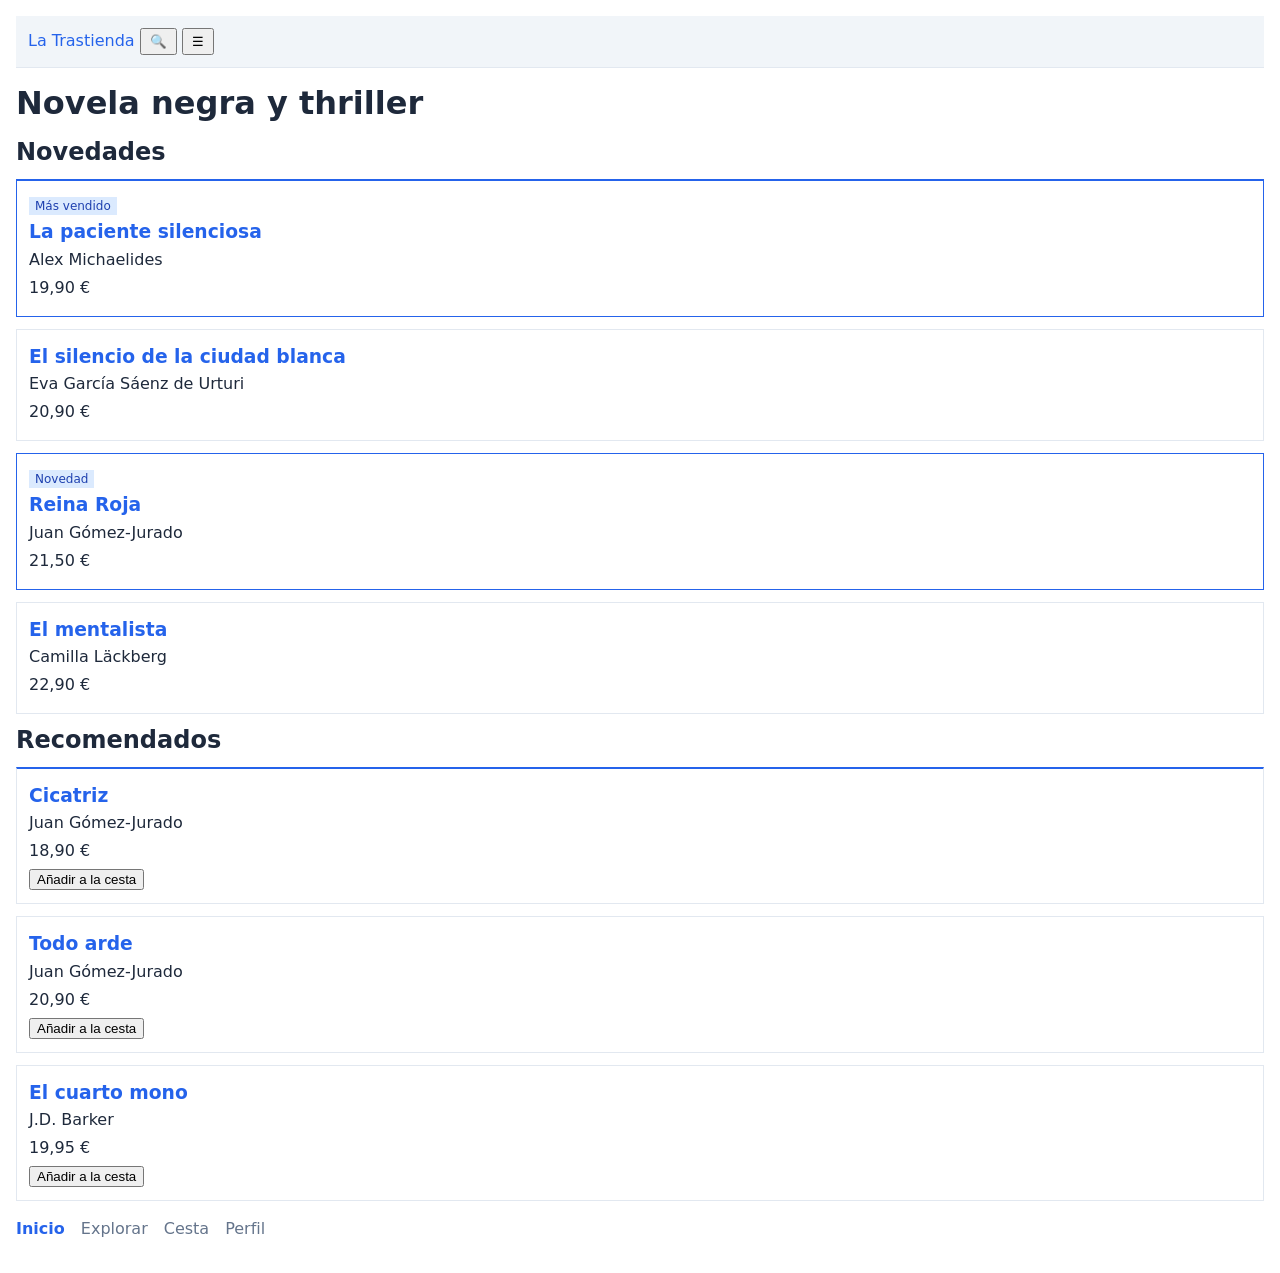
==== index.html @ 8470d0fb "Estructura HTML y selectores CSS - La Trastienda" ====
<!DOCTYPE html>
<html lang="es">
<head>
  <meta charset="UTF-8">
  <meta name="viewport" content="width=device-width, initial-scale=1.0">
  <title>La Trastienda | Novela negra y thriller</title>
  <link rel="stylesheet" href="css/estilos.css">
</head>
<body>

  <header>
    <a href="index.html">La Trastienda</a>
    <button type="button" aria-label="Buscar">🔍</button>
    <button type="button" aria-label="Abrir menú">☰</button>
  </header>

  <main>
    <h1>Novela negra y thriller</h1>

    <section>
      <h2>Novedades</h2>

      <article class="card">
        <span class="badge">Más vendido</span>
        <h3><a href="detalle.html">La paciente silenciosa</a></h3>
        <p>Alex Michaelides</p>
        <p>19,90 €</p>
      </article>

      <article class="card">
        <span class="badge"></span>
        <h3><a href="detalle.html">El silencio de la ciudad blanca</a></h3>
        <p>Eva García Sáenz de Urturi</p>
        <p>20,90 €</p>
      </article>

      <article class="card">
        <span class="badge">Novedad</span>
        <h3><a href="detalle.html">Reina Roja</a></h3>
        <p>Juan Gómez-Jurado</p>
        <p>21,50 €</p>
      </article>

      <article class="card">
        <h3><a href="detalle.html">El mentalista</a></h3>
        <p>Camilla Läckberg</p>
        <p>22,90 €</p>
      </article>
    </section>

    <section>
      <h2>Recomendados</h2>

      <article class="card">
        <h3><a href="detalle.html">Cicatriz</a></h3>
        <p>Juan Gómez-Jurado</p>
        <p>18,90 €</p>
        <button type="button">Añadir a la cesta</button>
      </article>

      <article class="card">
        <h3><a href="detalle.html">Todo arde</a></h3>
        <p>Juan Gómez-Jurado</p>
        <p>20,90 €</p>
        <button type="button">Añadir a la cesta</button>
      </article>

      <article class="card">
        <h3><a href="detalle.html">El cuarto mono</a></h3>
        <p>J.D. Barker</p>
        <p>19,95 €</p>
        <button type="button">Añadir a la cesta</button>
      </article>
    </section>
  </main>

  <nav aria-label="Secciones de la app">
    <ul>
      <li><a href="index.html" aria-current="page">Inicio</a></li>
      <li><a href="explorar.html">Explorar</a></li>
      <li><a href="carrito.html">Cesta</a></li>
      <li><a href="perfil.html">Perfil</a></li>
    </ul>
  </nav>

</body>
</html>
---- css/estilos.css ----
body {
  font-family: system-ui, sans-serif;
  color: #1e293b;
  line-height: 1.5;
  margin: 0;
  padding: 16px;
}

header {
  background-color: #f1f5f9;
  padding: 12px;
  border-bottom: 1px solid #e2e8f0;
}

a {
  color: #2563eb;
  text-decoration: none;
}

h1, h2, h3 {
  line-height: 1.2;
}

:where(h1, h2, h3) {
  margin-block: 0.5em;
}

/* Tarjetas */
.card {
  background-color: #ffffff;
  border: 1px solid #e2e8f0;
  padding: 12px;
  margin-bottom: 12px;
}

.card :is(h2, h3, p) {
  margin: 4px 0;
}

/* Primera tarjeta tras el título */
h2 + .card {
  border-top: 2px solid #2563eb;
}

/* Badges y selector de padre */
.badge {
  background-color: #dbeafe;
  color: #1e40af;
  padding: 2px 6px;
  font-size: 12px;
}

.badge:empty {
  display: none;
}

article:has(.badge:not(:empty)) {
  border-color: #2563eb;
}

/* Botones */
button[type="button"] {
  cursor: pointer;
}

button[aria-label] {
  padding: 4px 8px;
}

/* Barra inferior de navegación */
nav > ul {
  list-style: none;
  padding: 0;
  display: flex;
  gap: 16px;
}

nav a {
  color: #64748b;
}

nav a[aria-current="page"] {
  color: #2563eb;
  font-weight: 700;
}

nav a:not([aria-current="page"]) {
  color: #64748b;
}

nav a:hover {
  color: #1e293b;
}

nav a:focus-visible {
  outline: 2px solid #2563eb;
  outline-offset: 2px;
}
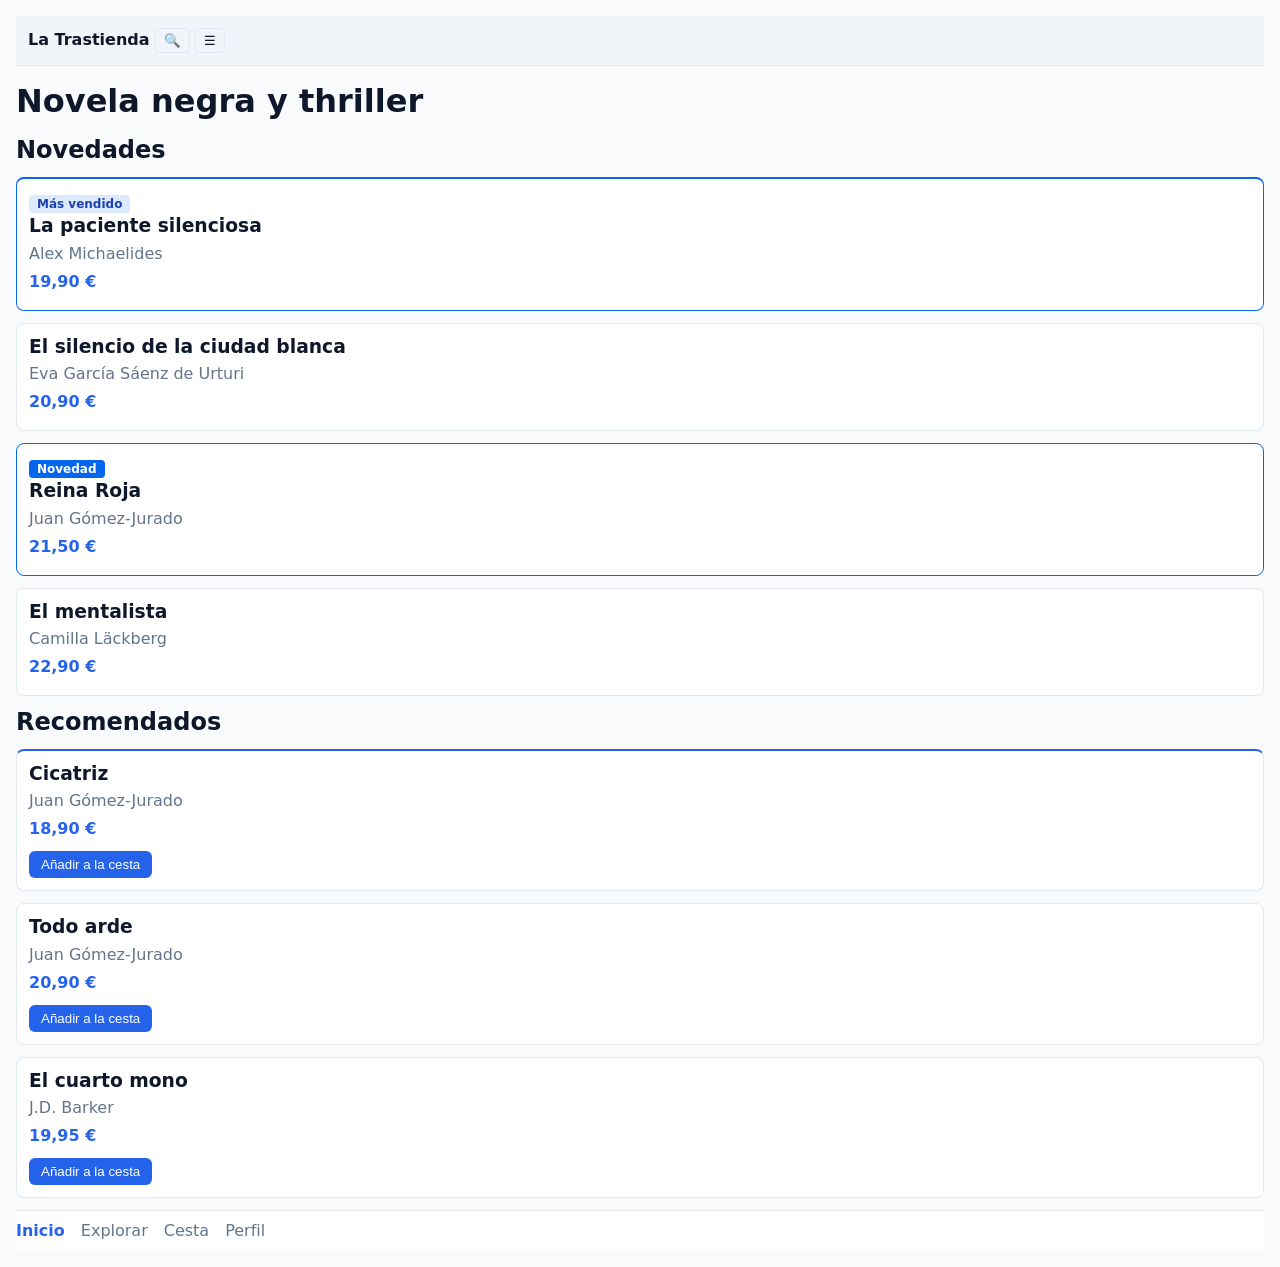
==== commit 5a30cb4b: "Variables CSS, color oklch y anidamiento nativo" ====
--- a/index.html
+++ b/index.html
@@ -22,29 +22,29 @@
 
       <article class="card">
         <span class="badge">Más vendido</span>
-        <h3><a href="detalle.html">La paciente silenciosa</a></h3>
-        <p>Alex Michaelides</p>
-        <p>19,90 €</p>
+        <h3 class="card-title"><a href="detalle.html">La paciente silenciosa</a></h3>
+        <p class="card-author">Alex Michaelides</p>
+        <p class="card-price">19,90 €</p>
       </article>
 
       <article class="card">
         <span class="badge"></span>
-        <h3><a href="detalle.html">El silencio de la ciudad blanca</a></h3>
-        <p>Eva García Sáenz de Urturi</p>
-        <p>20,90 €</p>
+        <h3 class="card-title"><a href="detalle.html">El silencio de la ciudad blanca</a></h3>
+        <p class="card-author">Eva García Sáenz de Urturi</p>
+        <p class="card-price">20,90 €</p>
       </article>
 
       <article class="card">
-        <span class="badge">Novedad</span>
-        <h3><a href="detalle.html">Reina Roja</a></h3>
-        <p>Juan Gómez-Jurado</p>
-        <p>21,50 €</p>
+        <span class="badge badge--novedad">Novedad</span>
+        <h3 class="card-title"><a href="detalle.html">Reina Roja</a></h3>
+        <p class="card-author">Juan Gómez-Jurado</p>
+        <p class="card-price">21,50 €</p>
       </article>
 
       <article class="card">
-        <h3><a href="detalle.html">El mentalista</a></h3>
-        <p>Camilla Läckberg</p>
-        <p>22,90 €</p>
+        <h3 class="card-title"><a href="detalle.html">El mentalista</a></h3>
+        <p class="card-author">Camilla Läckberg</p>
+        <p class="card-price">22,90 €</p>
       </article>
     </section>
 
@@ -52,23 +52,23 @@
       <h2>Recomendados</h2>
 
       <article class="card">
-        <h3><a href="detalle.html">Cicatriz</a></h3>
-        <p>Juan Gómez-Jurado</p>
-        <p>18,90 €</p>
+        <h3 class="card-title"><a href="detalle.html">Cicatriz</a></h3>
+        <p class="card-author">Juan Gómez-Jurado</p>
+        <p class="card-price">18,90 €</p>
         <button type="button">Añadir a la cesta</button>
       </article>
 
       <article class="card">
-        <h3><a href="detalle.html">Todo arde</a></h3>
-        <p>Juan Gómez-Jurado</p>
-        <p>20,90 €</p>
+        <h3 class="card-title"><a href="detalle.html">Todo arde</a></h3>
+        <p class="card-author">Juan Gómez-Jurado</p>
+        <p class="card-price">20,90 €</p>
         <button type="button">Añadir a la cesta</button>
       </article>
 
       <article class="card">
-        <h3><a href="detalle.html">El cuarto mono</a></h3>
-        <p>J.D. Barker</p>
-        <p>19,95 €</p>
+        <h3 class="card-title"><a href="detalle.html">El cuarto mono</a></h3>
+        <p class="card-author">J.D. Barker</p>
+        <p class="card-price">19,95 €</p>
         <button type="button">Añadir a la cesta</button>
       </article>
     </section>
--- a/css/estilos.css
+++ b/css/estilos.css
@@ -1,98 +1,200 @@
-body {
-  font-family: system-ui, sans-serif;
-  color: #1e293b;
-  line-height: 1.5;
-  margin: 0;
-  padding: 16px;
-}
-
-header {
-  background-color: #f1f5f9;
-  padding: 12px;
-  border-bottom: 1px solid #e2e8f0;
-}
-
-a {
-  color: #2563eb;
-  text-decoration: none;
-}
-
-h1, h2, h3 {
-  line-height: 1.2;
-}
-
-:where(h1, h2, h3) {
-  margin-block: 0.5em;
-}
-
-/* Tarjetas */
-.card {
-  background-color: #ffffff;
-  border: 1px solid #e2e8f0;
-  padding: 12px;
-  margin-bottom: 12px;
-}
-
-.card :is(h2, h3, p) {
-  margin: 4px 0;
-}
-
-/* Primera tarjeta tras el título */
-h2 + .card {
-  border-top: 2px solid #2563eb;
-}
-
-/* Badges y selector de padre */
-.badge {
-  background-color: #dbeafe;
-  color: #1e40af;
-  padding: 2px 6px;
-  font-size: 12px;
-}
-
-.badge:empty {
-  display: none;
-}
-
-article:has(.badge:not(:empty)) {
-  border-color: #2563eb;
-}
-
-/* Botones */
-button[type="button"] {
-  cursor: pointer;
-}
-
-button[aria-label] {
-  padding: 4px 8px;
-}
-
-/* Barra inferior de navegación */
-nav > ul {
-  list-style: none;
-  padding: 0;
-  display: flex;
-  gap: 16px;
-}
-
-nav a {
-  color: #64748b;
-}
-
-nav a[aria-current="page"] {
-  color: #2563eb;
-  font-weight: 700;
-}
-
-nav a:not([aria-current="page"]) {
-  color: #64748b;
-}
-
-nav a:hover {
-  color: #1e293b;
-}
-
-nav a:focus-visible {
-  outline: 2px solid #2563eb;
-  outline-offset: 2px;
-}
+:root {
+  /* Primario */
+  --color-primary-50: #eff6ff;
+  --color-primary-100: #dbeafe;
+  --color-primary-200: #bfdbfe;
+  --color-primary-300: #93c5fd;
+  --color-primary-400: #60a5fa;
+  --color-primary-500: #2563eb;
+  --color-primary-600: #1d4ed8;
+  --color-primary-700: #1d40af;
+  --color-primary-800: #1e3a8a;
+  --color-primary-900: #172554;
+
+  /* Neutros */
+  --color-neutral-50: #f8fafc;
+  --color-neutral-100: #f1f5f9;
+  --color-neutral-200: #e2e8f0;
+  --color-neutral-300: #cbd5e1;
+  --color-neutral-400: #94a3b8;
+  --color-neutral-500: #64748b;
+  --color-neutral-600: #475569;
+  --color-neutral-700: #334155;
+  --color-neutral-800: #1e293b;
+  --color-neutral-900: #0f172a;
+
+  /* Semánticas */
+  --bg-page: var(--color-neutral-50);
+  --bg-card: white;
+  --text-main: var(--color-neutral-900);
+  --text-muted: var(--color-neutral-500);
+  --border-subtle: var(--color-neutral-200);
+  --brand: var(--color-primary-500);
+  --brand-hover: var(--color-primary-600);
+
+  /* Color moderno en OKLCH */
+  --color-accent-oklch: oklch(0.55 0.22 260);
+}
+
+@layer base, components, utilities;
+
+@layer base {
+  body {
+    font-family: system-ui, sans-serif;
+    background-color: var(--bg-page);
+    color: var(--text-main);
+    line-height: 1.5;
+    margin: 0;
+    padding: 16px;
+  }
+
+  :where(h1, h2, h3) {
+    line-height: 1.2;
+    margin-block: 0.5em;
+  }
+
+  a {
+    color: var(--brand);
+    text-decoration: none;
+  }
+
+  header {
+    background-color: var(--color-neutral-100);
+    color: var(--text-main);
+    padding: 12px;
+    border-bottom: 1px solid var(--border-subtle);
+
+    a {
+      color: inherit;
+      font-weight: bold;
+    }
+  }
+
+  button[type="button"] {
+    cursor: pointer;
+  }
+}
+
+@layer components {
+  article.card {
+    background-color: var(--bg-card);
+    border: 1px solid var(--border-subtle);
+    border-radius: 8px;
+    padding: 12px;
+    margin-bottom: 12px;
+
+    &:hover {
+      border-color: var(--brand);
+    }
+
+    .card-title {
+      margin: initial;
+      color: var(--text-main);
+
+      a {
+        color: inherit;
+      }
+    }
+
+    .card-author {
+      margin: 4px 0;
+      color: var(--text-muted);
+    }
+
+    .card-price {
+      margin: 4px 0;
+      font-weight: 700;
+      color: var(--brand);
+    }
+
+    button:not([aria-label]) {
+      background-color: var(--brand);
+      color: white;
+      border: none;
+      border-radius: 6px;
+      padding: 6px 12px;
+      margin-top: 6px;
+
+      &:hover {
+        background-color: var(--brand-hover);
+      }
+    }
+  }
+
+  h2 + .card {
+    border-top: 2px solid var(--brand);
+  }
+
+  .badge {
+    --badge-bg: var(--color-primary-100);
+    --badge-color: var(--color-primary-700);
+    background-color: var(--badge-bg);
+    color: var(--badge-color);
+    padding: 2px 8px;
+    border-radius: 4px;
+    font-size: 12px;
+    font-weight: 600;
+
+    &:empty {
+      display: none;
+    }
+  }
+
+  .badge--novedad {
+    --badge-bg: var(--color-accent-oklch);
+    --badge-color: white;
+  }
+
+  article:has(.badge:not(:empty)) {
+    border-color: var(--color-accent-oklch);
+  }
+
+  button[aria-label] {
+    font: revert;
+    padding: 4px 8px;
+    background-color: transparent;
+    color: var(--text-main);
+    border: 1px solid var(--border-subtle);
+    border-radius: 4px;
+  }
+
+  nav {
+    background-color: var(--bg-card);
+    border-top: 1px solid var(--border-subtle);
+    padding: 8px 0;
+
+    > ul {
+      list-style: none;
+      padding: 0;
+      margin: 0;
+      display: flex;
+      gap: 16px;
+    }
+
+    a {
+      color: var(--text-muted);
+      text-decoration: none;
+
+      &[aria-current="page"] {
+        color: var(--brand);
+        font-weight: 700;
+      }
+
+      &:hover {
+        color: var(--text-main);
+      }
+
+      &:focus-visible {
+        outline: 2px solid var(--brand);
+        outline-offset: 2px;
+      }
+    }
+  }
+}
+
+@layer utilities {
+  .text-primary {
+    color: var(--brand);
+    font-weight: bold;
+  }
+}
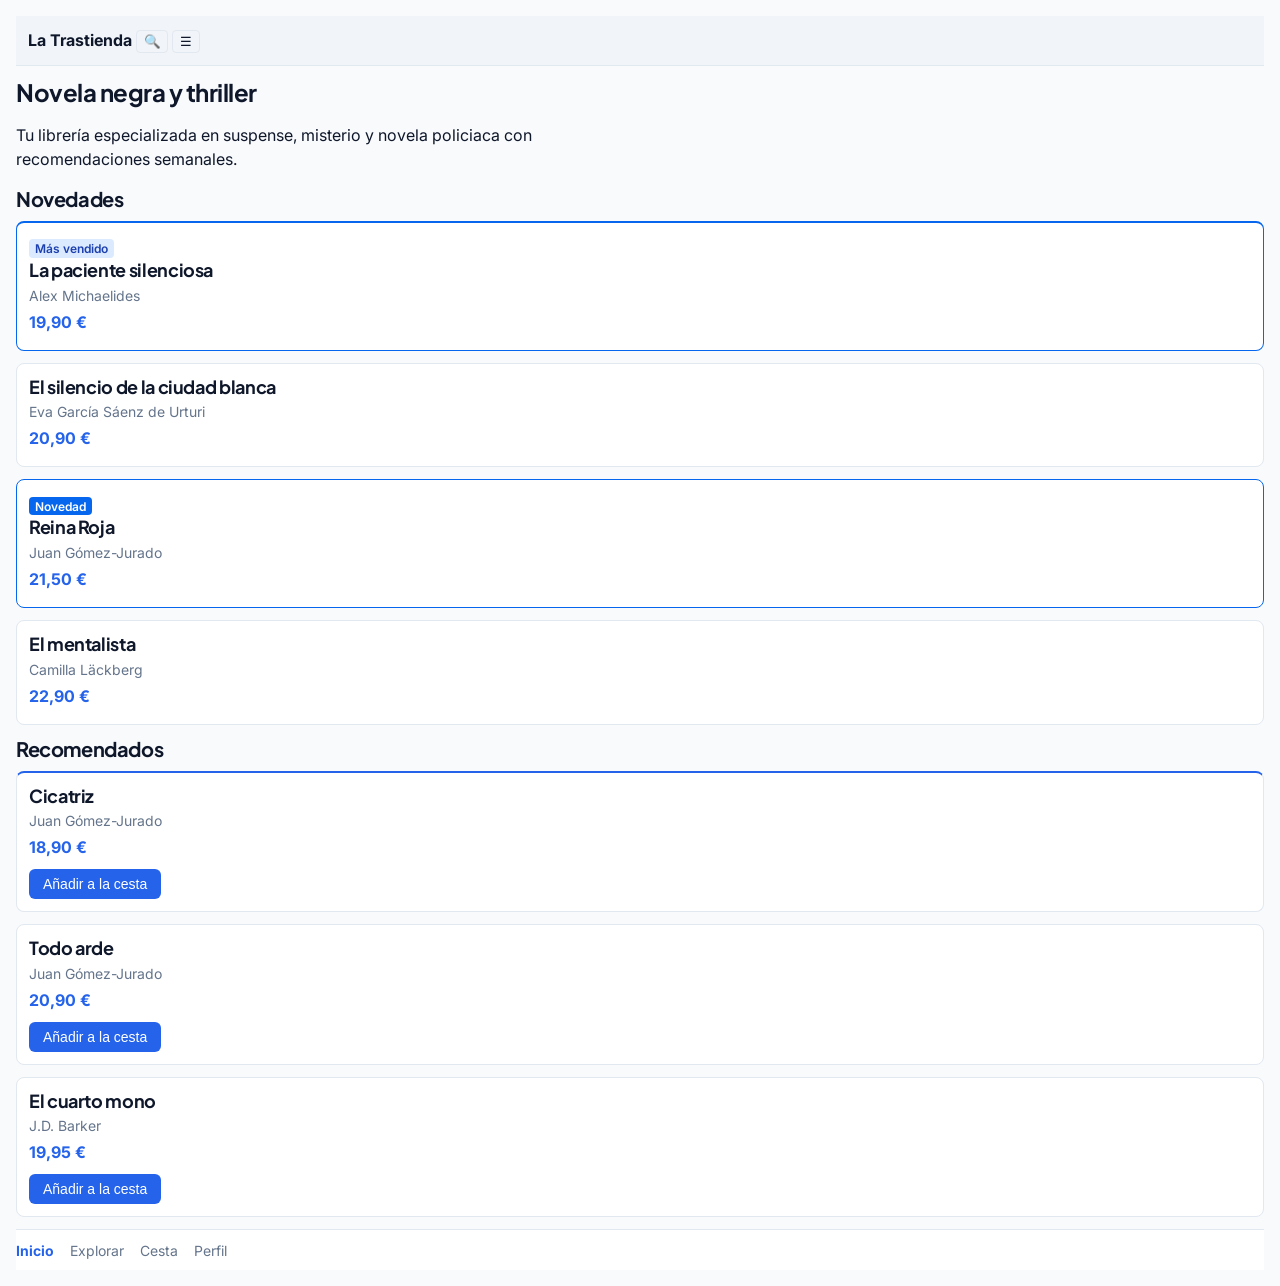
==== commit 1bc1a5ac: "Tipografía Google Fonts, unidades rem/em/ch/dvh y escala de texto" ====
--- a/index.html
+++ b/index.html
@@ -4,6 +4,9 @@
   <meta charset="UTF-8">
   <meta name="viewport" content="width=device-width, initial-scale=1.0">
   <title>La Trastienda | Novela negra y thriller</title>
+  <link rel="preconnect" href="https://fonts.googleapis.com">
+  <link rel="preconnect" href="https://fonts.gstatic.com" crossorigin>
+  <link href="https://fonts.googleapis.com/css2?family=Inter:wght@400;600;700&family=Plus+Jakarta+Sans:wght@600;700&display=swap" rel="stylesheet">
   <link rel="stylesheet" href="css/estilos.css">
 </head>
 <body>
@@ -16,6 +19,7 @@
 
   <main>
     <h1>Novela negra y thriller</h1>
+    <p>Tu librería especializada en suspense, misterio y novela policiaca con recomendaciones semanales.</p>
 
     <section>
       <h2>Novedades</h2>
--- a/css/estilos.css
+++ b/css/estilos.css
@@ -34,23 +34,62 @@
 
   /* Color moderno en OKLCH */
   --color-accent-oklch: oklch(0.55 0.22 260);
+
+  /* Tipografía */
+  --font-body: 'Inter', system-ui, sans-serif;
+  --font-display: 'Plus Jakarta Sans', system-ui, sans-serif;
+  --text-xs: 0.75rem;
+  --text-sm: 0.875rem;
+  --text-base: 1rem;
+  --text-lg: 1.125rem;
+  --text-xl: 1.25rem;
+  --text-2xl: 1.5rem;
+  --text-3xl: 1.875rem;
 }
 
 @layer base, components, utilities;
 
 @layer base {
   body {
-    font-family: system-ui, sans-serif;
+    font-family: var(--font-body);
+    font-size: var(--text-base);
+    font-weight: 400;
+    line-height: 1.5;
     background-color: var(--bg-page);
     color: var(--text-main);
-    line-height: 1.5;
+    min-height: 100dvh;
+    display: flex;
+    flex-direction: column;
     margin: 0;
-    padding: 16px;
+    padding: 1rem;
+  }
+
+  main {
+    flex: 1;
   }
 
   :where(h1, h2, h3) {
+    font-family: var(--font-display);
     line-height: 1.2;
+    letter-spacing: -0.02em;
+    text-wrap: balance;
     margin-block: 0.5em;
+  }
+
+  h1 {
+    font-size: var(--text-2xl);
+  }
+
+  h2 {
+    font-size: var(--text-xl);
+  }
+
+  h3 {
+    font-size: var(--text-lg);
+  }
+
+  p {
+    max-width: 65ch;
   }
 
   a {
@@ -61,7 +100,7 @@
   header {
     background-color: var(--color-neutral-100);
     color: var(--text-main);
-    padding: 12px;
+    padding: 0.75rem;
     border-bottom: 1px solid var(--border-subtle);
 
     a {
@@ -79,9 +118,9 @@
   article.card {
     background-color: var(--bg-card);
     border: 1px solid var(--border-subtle);
-    border-radius: 8px;
-    padding: 12px;
-    margin-bottom: 12px;
+    border-radius: 0.5rem;
+    padding: 0.75rem;
+    margin-bottom: 0.75rem;
 
     &:hover {
       border-color: var(--brand);
@@ -97,12 +136,13 @@
     }
 
     .card-author {
-      margin: 4px 0;
+      margin: 0.25rem 0;
+      font-size: var(--text-sm);
       color: var(--text-muted);
     }
 
     .card-price {
-      margin: 4px 0;
+      margin: 0.25rem 0;
       font-weight: 700;
       color: var(--brand);
     }
@@ -111,9 +151,10 @@
       background-color: var(--brand);
       color: white;
       border: none;
-      border-radius: 6px;
-      padding: 6px 12px;
-      margin-top: 6px;
+      border-radius: 0.375rem;
+      font-size: var(--text-sm);
+      padding: 0.5em 1em;
+      margin-top: 0.375rem;
 
       &:hover {
         background-color: var(--brand-hover);
@@ -130,9 +171,9 @@
     --badge-color: var(--color-primary-700);
     background-color: var(--badge-bg);
     color: var(--badge-color);
-    padding: 2px 8px;
-    border-radius: 4px;
-    font-size: 12px;
+    padding: 0.15em 0.5em;
+    border-radius: 0.25rem;
+    font-size: var(--text-xs);
     font-weight: 600;
 
     &:empty {
@@ -151,27 +192,28 @@
 
   button[aria-label] {
     font: revert;
-    padding: 4px 8px;
+    padding: 0.25em 0.5em;
     background-color: transparent;
     color: var(--text-main);
     border: 1px solid var(--border-subtle);
-    border-radius: 4px;
+    border-radius: 0.25rem;
   }
 
   nav {
     background-color: var(--bg-card);
     border-top: 1px solid var(--border-subtle);
-    padding: 8px 0;
+    padding: 0.5rem 0;
 
     > ul {
       list-style: none;
       padding: 0;
       margin: 0;
       display: flex;
-      gap: 16px;
+      gap: 1rem;
     }
 
     a {
+      font-size: var(--text-sm);
       color: var(--text-muted);
       text-decoration: none;
 
